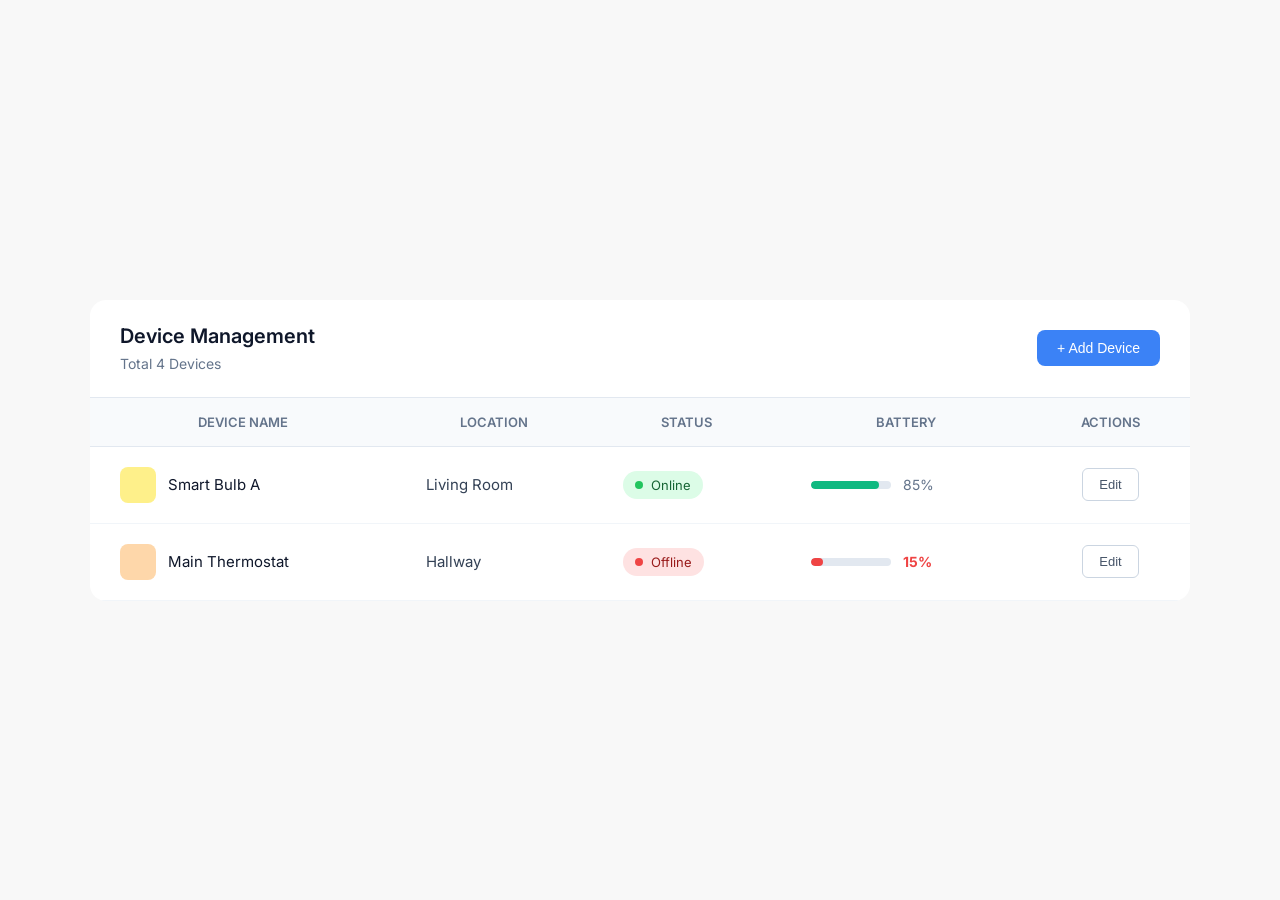
==== practice6/index.html @ bd7f484a "practice6 직접 한 버전" ====
<!DOCTYPE html>
<html lang="en">
<head>
    <meta charset="UTF-8">
    <title>Title</title>
    <link rel="stylesheet" href="style.css"/>
</head>
<body>
<div class="container">
    <div class="header">
        <div class="header-title">
            <h2>Device Management</h2>
            <span>Total 4 Devices</span>
        </div>
        <button class="header-btn">+ Add Device</button>
    </div>
    <div class="table-wrapper">
        <table class="data-table">
            <thead>
                <tr>
                    <th>Device Name</th>
                    <th>Location</th>
                    <th>Status</th>
                    <th>Battery</th>
                    <th>Actions</th>
                </tr>
            </thead>
            <tbody>
                <tr>
                    <td>
                        <div class="device-info">
                            <div class="icon-box icon-light"></div>
                            <span class="device-name">Smart Bulb A</span>
                        </div>
                    </td>
                    <td>Living Room</td>
                    <td>
                        <div class="status-badge badge-online">
                            <div class="status-dot"></div>
                            <span>Online</span>
                        </div>
                    </td>
                    <td>
                        <div class="battery-wrapper">
                            <div class="battery-bar">
                                <div class="battery-fill" style="width: 85%;"></div>
                            </div>
                            <span class="battery-text">85%</span>
                        </div>
                    </td>
                    <td>
                        <div class="action-btn">
                            <button class="btn-edit">Edit</button>
                        </div>
                    </td>
                </tr>
                <tr>
                    <td>
                        <div class="device-info">
                            <div class="icon-box icon-thermostat"></div>
                            <span class="device-name">Main Thermostat</span>
                        </div>
                    </td>
                    <td>Hallway</td>
                    <td>
                        <div class="status-badge badge-offline">
                            <div class="status-dot"></div>
                            <span>Offline</span>
                        </div>
                    </td>
                    <td>
                        <div class="battery-wrapper">
                            <div class="battery-bar">
                                <div class="battery-fill fill-low" style="width: 15%;"></div>
                            </div>
                            <span class="battery-text text-low">15%</span>
                        </div>
                    </td>
                    <td>
                        <div class="action-btn">
                            <button class="btn-edit">Edit</button>
                        </div>
                    </td>
                </tr>
            </tbody>
        </table>
    </div>
</div>
</body>
</html>
---- practice6/style.css ----
@import url('https://fonts.googleapis.com/css2?family=Inter:ital,opsz,wght@0,14..32,100..900;1,14..32,100..900&display=swap');

* {
    margin: 0;
    padding: 0;
    box-sizing: border-box;
}

body {
    font-family: 'Inter', sans-serif;
    background-color: #f8f8f8;
    color: #334155;
    height: 100dvh;
    display: flex;
    justify-content: center;
    align-items: center;
    padding: 20px;
}

.container {
    width: 100%;
    max-width: 1100px;
    background-color: white;
    border-radius: 16px;
    overflow: hidden;
    display: flex;
    flex-direction: column;
}

.header {
    display: flex;
    justify-content: space-between;
    align-items: center;
    padding: 24px 30px;
    border-bottom: 1px solid #e2e8f0;
}

.header-title h2 {
    font-size: 20px;
    font-weight: 600;
    color: #0f172a;
    margin-bottom: 5px;
}

.header-title span {
    font-size: 14px;
    color: #64748b;
}

.header-btn {
    padding: 10px 20px;
    background-color: #3b82f6;
    color: white;
    border: 0;
    border-radius: 8px;
    font-size: 14px;
    cursor: pointer;
    transition: all 0.5s;
}

.header-btn:hover {
    background-color: #2563eb;
}

.table-wrapper {
    width: 100%;
}

.data-table {
    width: 100%;
    border-collapse: collapse;   /* 테이블 셀 사이의 여백 제거 */
}

.data-table th {
    background-color: #f8fafc;
    color: #64748b;
    font-size: 13px;
    font-weight: 600;
    text-transform: uppercase;
    padding: 16px 30px;
    border-bottom: 1px solid #e2e8f0;
}

.data-table td {
    padding: 20px 30px;
    font-size: 15px;
    border-bottom: 1px solid #f1f5f9;
}

.device-info {
    display: flex;
    align-items: center;
    gap: 12px;
}

.icon-box {
    width: 36px;
    height: 36px;
    border-radius: 8px;
}

.icon-light {
    background-color: #fef08a;
}
.icon-thermostat {
    background-color: #fed7aa;
}

.device-name {
    color: #0f172a;
}

.status-badge {
    display: inline-flex;
    align-items: center;
    gap: 8px;
    padding: 6px 12px;
    border-radius: 20px;
    font-size: 13px;
}

.badge-online {
    background-color: #dcfce7;
    color: #166534;
}
.badge-offline {
    background-color: #fee2e2;
    color: #991b1b;
}

.status-dot {
    width: 8px;
    height: 8px;
    border-radius: 50%;
}

.badge-online .status-dot {
    background-color: #22c55e;
}
.badge-offline .status-dot {
    background-color: #ef4444;
}

.battery-wrapper {
    display: flex;
    align-items: center;
    gap: 12px;
}

.battery-bar {
    width: 80px;
    height: 8px;
    background-color: #e2e8f0;
    border-radius: 4px;
    overflow: hidden;
}

.battery-fill {
    height: 100%;
    background-color: #10b981;
    border-radius: 4px;
}

.battery-text {
    font-size: 14px;
    color: #64748b;
    width: 35px;
}

.fill-low {
    background-color: #ef4444;
}
.text-low {
    color: #ef4444;
    font-weight: 700;
}

.action-btn {
    display: flex;
    justify-content: center;
}

.btn-edit {
    padding: 8px 16px;
    /* inherit : 색상 관련 값 중 하나. 부모의 값을 물려 받음 */
    background-color: transparent;
    border: 1px solid #cbd5e1;
    border-radius: 6px;
    color: #475569;
    font-size: 13px;
    cursor: pointer;
    transition: all 0.5s;
}

.btn-edit:hover {
    border-color: #94a3b8;
    background-color: #f1f5f9;
}
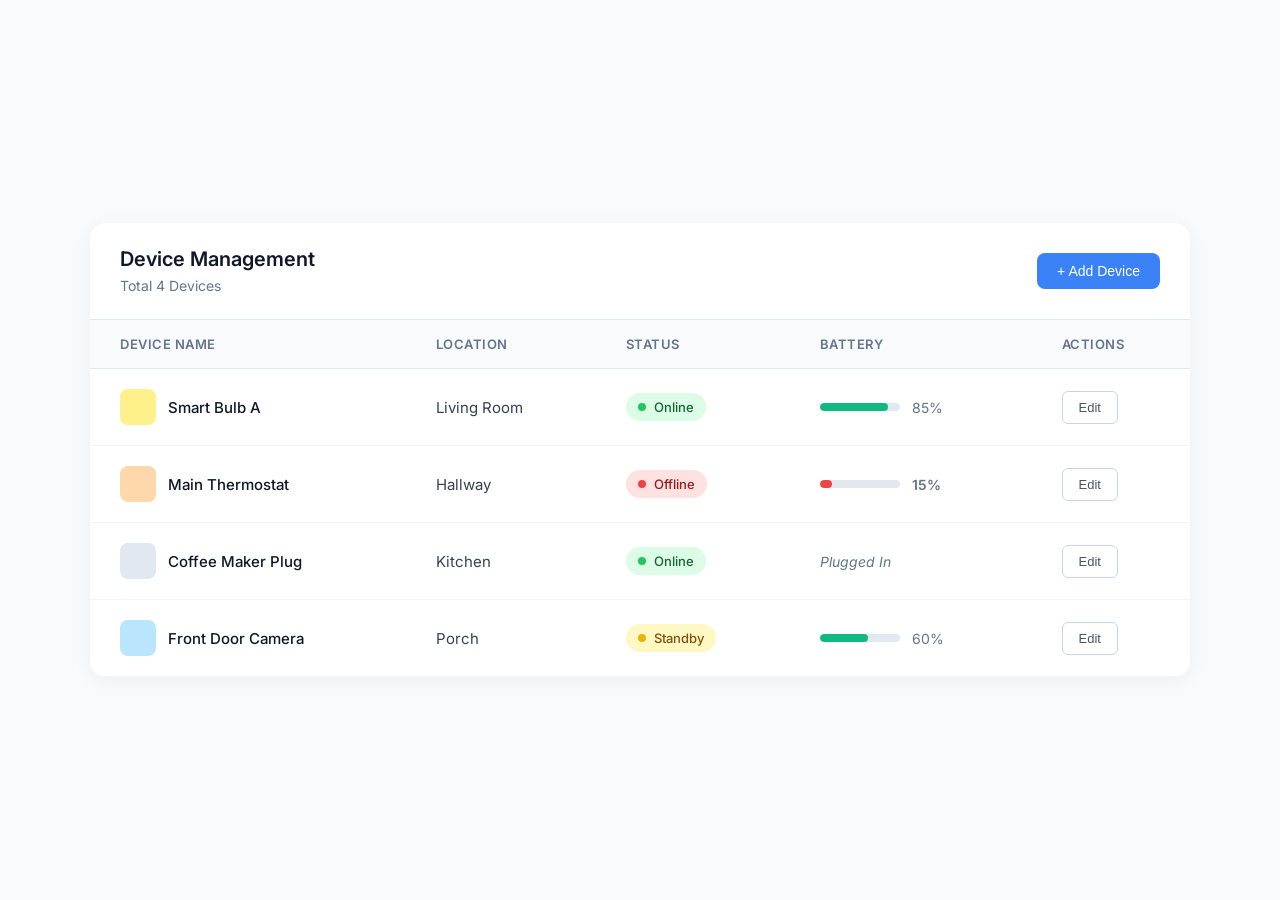
==== commit b16b2076: "practice6 답안지" ====
--- a/practice6/index.html
+++ b/practice6/index.html
@@ -1,90 +1,148 @@
 <!DOCTYPE html>
 <html lang="en">
 <head>
-    <meta charset="UTF-8">
-    <title>Title</title>
-    <link rel="stylesheet" href="style.css"/>
+  <meta charset="UTF-8">
+  <title>Device Management List</title>
+  <link href="https://fonts.googleapis.com/css2?family=Inter:wght@400;500;600&display=swap" rel="stylesheet">
+  <link rel="stylesheet" href="style.css" />
 </head>
 <body>
-<div class="container">
-    <div class="header">
-        <div class="header-title">
-            <h2>Device Management</h2>
-            <span>Total 4 Devices</span>
-        </div>
-        <button class="header-btn">+ Add Device</button>
+
+<div class="list-container">
+  <div class="list-header">
+    <div class="header-title">
+      <h2>Device Management</h2>
+      <span class="device-count">Total 4 Devices</span>
     </div>
-    <div class="table-wrapper">
-        <table class="data-table">
-            <thead>
-                <tr>
-                    <th>Device Name</th>
-                    <th>Location</th>
-                    <th>Status</th>
-                    <th>Battery</th>
-                    <th>Actions</th>
-                </tr>
-            </thead>
-            <tbody>
-                <tr>
-                    <td>
-                        <div class="device-info">
-                            <div class="icon-box icon-light"></div>
-                            <span class="device-name">Smart Bulb A</span>
-                        </div>
-                    </td>
-                    <td>Living Room</td>
-                    <td>
-                        <div class="status-badge badge-online">
-                            <div class="status-dot"></div>
-                            <span>Online</span>
-                        </div>
-                    </td>
-                    <td>
-                        <div class="battery-wrapper">
-                            <div class="battery-bar">
-                                <div class="battery-fill" style="width: 85%;"></div>
-                            </div>
-                            <span class="battery-text">85%</span>
-                        </div>
-                    </td>
-                    <td>
-                        <div class="action-btn">
-                            <button class="btn-edit">Edit</button>
-                        </div>
-                    </td>
-                </tr>
-                <tr>
-                    <td>
-                        <div class="device-info">
-                            <div class="icon-box icon-thermostat"></div>
-                            <span class="device-name">Main Thermostat</span>
-                        </div>
-                    </td>
-                    <td>Hallway</td>
-                    <td>
-                        <div class="status-badge badge-offline">
-                            <div class="status-dot"></div>
-                            <span>Offline</span>
-                        </div>
-                    </td>
-                    <td>
-                        <div class="battery-wrapper">
-                            <div class="battery-bar">
-                                <div class="battery-fill fill-low" style="width: 15%;"></div>
-                            </div>
-                            <span class="battery-text text-low">15%</span>
-                        </div>
-                    </td>
-                    <td>
-                        <div class="action-btn">
-                            <button class="btn-edit">Edit</button>
-                        </div>
-                    </td>
-                </tr>
-            </tbody>
-        </table>
-    </div>
+    <button class="btn-add">+ Add Device</button>
+  </div>
+
+  <div class="table-wrapper">
+    <table class="data-table">
+      <thead>
+      <tr>
+        <th>Device Name</th>
+        <th>Location</th>
+        <th>Status</th>
+        <th>Battery</th>
+        <th>Actions</th>
+      </tr>
+      </thead>
+      <tbody>
+      <tr>
+        <td>
+          <div class="device-info">
+            <div class="icon-box icon-light"></div>
+            <span class="device-name">Smart Bulb A</span>
+          </div>
+        </td>
+        <td>Living Room</td>
+        <td>
+          <div class="status-badge badge-online">
+            <div class="status-dot"></div>
+            <span>Online</span>
+          </div>
+        </td>
+        <td>
+          <div class="battery-wrapper">
+            <div class="battery-bar">
+              <div class="battery-fill" style="width: 85%;"></div>
+            </div>
+            <span class="battery-text">85%</span>
+          </div>
+        </td>
+        <td>
+          <div class="action-btns">
+            <button class="btn-edit">Edit</button>
+          </div>
+        </td>
+      </tr>
+
+      <tr>
+        <td>
+          <div class="device-info">
+            <div class="icon-box icon-thermostat"></div>
+            <span class="device-name">Main Thermostat</span>
+          </div>
+        </td>
+        <td>Hallway</td>
+        <td>
+          <div class="status-badge badge-offline">
+            <div class="status-dot"></div>
+            <span>Offline</span>
+          </div>
+        </td>
+        <td>
+          <div class="battery-wrapper">
+            <div class="battery-bar">
+              <div class="battery-fill fill-low" style="width: 15%;"></div>
+            </div>
+            <span class="battery-text text-low">15%</span>
+          </div>
+        </td>
+        <td>
+          <div class="action-btns">
+            <button class="btn-edit">Edit</button>
+          </div>
+        </td>
+      </tr>
+
+      <tr>
+        <td>
+          <div class="device-info">
+            <div class="icon-box icon-plug"></div>
+            <span class="device-name">Coffee Maker Plug</span>
+          </div>
+        </td>
+        <td>Kitchen</td>
+        <td>
+          <div class="status-badge badge-online">
+            <div class="status-dot"></div>
+            <span>Online</span>
+          </div>
+        </td>
+        <td>
+          <span class="plugged-in">Plugged In</span>
+        </td>
+        <td>
+          <div class="action-btns">
+            <button class="btn-edit">Edit</button>
+          </div>
+        </td>
+      </tr>
+
+      <tr>
+        <td>
+          <div class="device-info">
+            <div class="icon-box icon-camera"></div>
+            <span class="device-name">Front Door Camera</span>
+          </div>
+        </td>
+        <td>Porch</td>
+        <td>
+          <div class="status-badge badge-standby">
+            <div class="status-dot"></div>
+            <span>Standby</span>
+          </div>
+        </td>
+        <td>
+          <div class="battery-wrapper">
+            <div class="battery-bar">
+              <div class="battery-fill" style="width: 60%;"></div>
+            </div>
+            <span class="battery-text">60%</span>
+          </div>
+        </td>
+        <td>
+          <div class="action-btns">
+            <button class="btn-edit">Edit</button>
+          </div>
+        </td>
+      </tr>
+      </tbody>
+    </table>
+  </div>
 </div>
+
 </body>
 </html>
--- a/practice6/style.css
+++ b/practice6/style.css
@@ -1,5 +1,4 @@
-@import url('https://fonts.googleapis.com/css2?family=Inter:ital,opsz,wght@0,14..32,100..900;1,14..32,100..900&display=swap');
-
+/* 기본 초기화 */
 * {
     margin: 0;
     padding: 0;
@@ -8,26 +7,29 @@
 
 body {
     font-family: 'Inter', sans-serif;
-    background-color: #f8f8f8;
+    background-color: #f8fafc; /* 밝고 부드러운 배경 */
     color: #334155;
-    height: 100dvh;
+    height: 100vh;
     display: flex;
     justify-content: center;
     align-items: center;
     padding: 20px;
 }
 
-.container {
+/* 전체 컨테이너 */
+.list-container {
     width: 100%;
     max-width: 1100px;
-    background-color: white;
+    background-color: #ffffff;
     border-radius: 16px;
-    overflow: hidden;
+    box-shadow: 0 4px 20px rgba(0, 0, 0, 0.05);
+    overflow: hidden; /* 자식 요소가 모서리를 튀어나오지 않게 함 */
     display: flex;
     flex-direction: column;
 }
 
-.header {
+/* 상단 헤더 영역 */
+.list-header {
     display: flex;
     justify-content: space-between;
     align-items: center;
@@ -39,54 +41,71 @@
     font-size: 20px;
     font-weight: 600;
     color: #0f172a;
-    margin-bottom: 5px;
-}
-
-.header-title span {
-    font-size: 14px;
-    color: #64748b;
-}
-
-.header-btn {
+    margin-bottom: 4px;
+}
+
+.device-count {
+    font-size: 14px;
+    color: #64748b;
+}
+
+.btn-add {
     padding: 10px 20px;
     background-color: #3b82f6;
     color: white;
-    border: 0;
+    border: none;
     border-radius: 8px;
     font-size: 14px;
+    font-weight: 500;
     cursor: pointer;
-    transition: all 0.5s;
-}
-
-.header-btn:hover {
+    transition: 0.2s;
+}
+
+.btn-add:hover {
     background-color: #2563eb;
 }
 
+/* 테이블 공통 스타일 */
 .table-wrapper {
     width: 100%;
+    overflow-x: auto; /* 화면이 좁아지면 가로 스크롤 허용 */
 }
 
 .data-table {
     width: 100%;
-    border-collapse: collapse;   /* 테이블 셀 사이의 여백 제거 */
-}
-
+    border-collapse: collapse; /* 테이블 셀 사이의 여백 제거 */
+    text-align: left;
+}
+
+/* 테이블 헤더 */
 .data-table th {
     background-color: #f8fafc;
     color: #64748b;
     font-size: 13px;
     font-weight: 600;
     text-transform: uppercase;
+    letter-spacing: 0.5px;
     padding: 16px 30px;
     border-bottom: 1px solid #e2e8f0;
 }
 
+/* 테이블 본문 (행) */
 .data-table td {
     padding: 20px 30px;
+    border-bottom: 1px solid #f1f5f9;
     font-size: 15px;
-    border-bottom: 1px solid #f1f5f9;
-}
-
+    vertical-align: middle;
+}
+
+.data-table tbody tr {
+    transition: background-color 0.2s;
+}
+
+.data-table tbody tr:hover {
+    background-color: #f8fafc; /* 마우스 올렸을 때 하이라이트 효과 */
+}
+
+/* 기기 정보 (아이콘 + 이름) */
 .device-info {
     display: flex;
     align-items: center;
@@ -97,19 +116,23 @@
     width: 36px;
     height: 36px;
     border-radius: 8px;
-}
-
-.icon-light {
-    background-color: #fef08a;
-}
-.icon-thermostat {
-    background-color: #fed7aa;
-}
+    display: flex;
+    justify-content: center;
+    align-items: center;
+}
+
+/* 기기별 아이콘 색상 임의 지정 (실제 이미지 대신 색상 박스로 표현) */
+.icon-light { background-color: #fef08a; }
+.icon-thermostat { background-color: #fed7aa; }
+.icon-plug { background-color: #e2e8f0; }
+.icon-camera { background-color: #bae6fd; }
 
 .device-name {
+    font-weight: 500;
     color: #0f172a;
 }
 
+/* 상태 뱃지 (가상요소 없이 외부 div와 내부 dot div 사용) */
 .status-badge {
     display: inline-flex;
     align-items: center;
@@ -117,15 +140,7 @@
     padding: 6px 12px;
     border-radius: 20px;
     font-size: 13px;
-}
-
-.badge-online {
-    background-color: #dcfce7;
-    color: #166534;
-}
-.badge-offline {
-    background-color: #fee2e2;
-    color: #991b1b;
+    font-weight: 500;
 }
 
 .status-dot {
@@ -134,13 +149,17 @@
     border-radius: 50%;
 }
 
-.badge-online .status-dot {
-    background-color: #22c55e;
-}
-.badge-offline .status-dot {
-    background-color: #ef4444;
-}
-
+/* 상태별 색상 (온라인, 오프라인, 대기) */
+.badge-online { background-color: #dcfce7; color: #166534; }
+.badge-online .status-dot { background-color: #22c55e; }
+
+.badge-offline { background-color: #fee2e2; color: #991b1b; }
+.badge-offline .status-dot { background-color: #ef4444; }
+
+.badge-standby { background-color: #fef9c3; color: #854d0e; }
+.badge-standby .status-dot { background-color: #eab308; }
+
+/* 배터리 게이지 (가상요소 없이 두 개의 div 겹침) */
 .battery-wrapper {
     display: flex;
     align-items: center;
@@ -161,35 +180,32 @@
     border-radius: 4px;
 }
 
+.fill-low { background-color: #ef4444; }
+.text-low { color: #ef4444; font-weight: 600; }
+
 .battery-text {
     font-size: 14px;
     color: #64748b;
     width: 35px;
 }
 
-.fill-low {
-    background-color: #ef4444;
-}
-.text-low {
-    color: #ef4444;
-    font-weight: 700;
-}
-
-.action-btn {
-    display: flex;
-    justify-content: center;
-}
-
+.plugged-in {
+    font-size: 14px;
+    color: #64748b;
+    font-style: italic;
+}
+
+/* 액션 버튼 */
 .btn-edit {
     padding: 8px 16px;
-    /* inherit : 색상 관련 값 중 하나. 부모의 값을 물려 받음 */
     background-color: transparent;
     border: 1px solid #cbd5e1;
     border-radius: 6px;
     color: #475569;
     font-size: 13px;
+    font-weight: 500;
     cursor: pointer;
-    transition: all 0.5s;
+    transition: 0.2s;
 }
 
 .btn-edit:hover {
